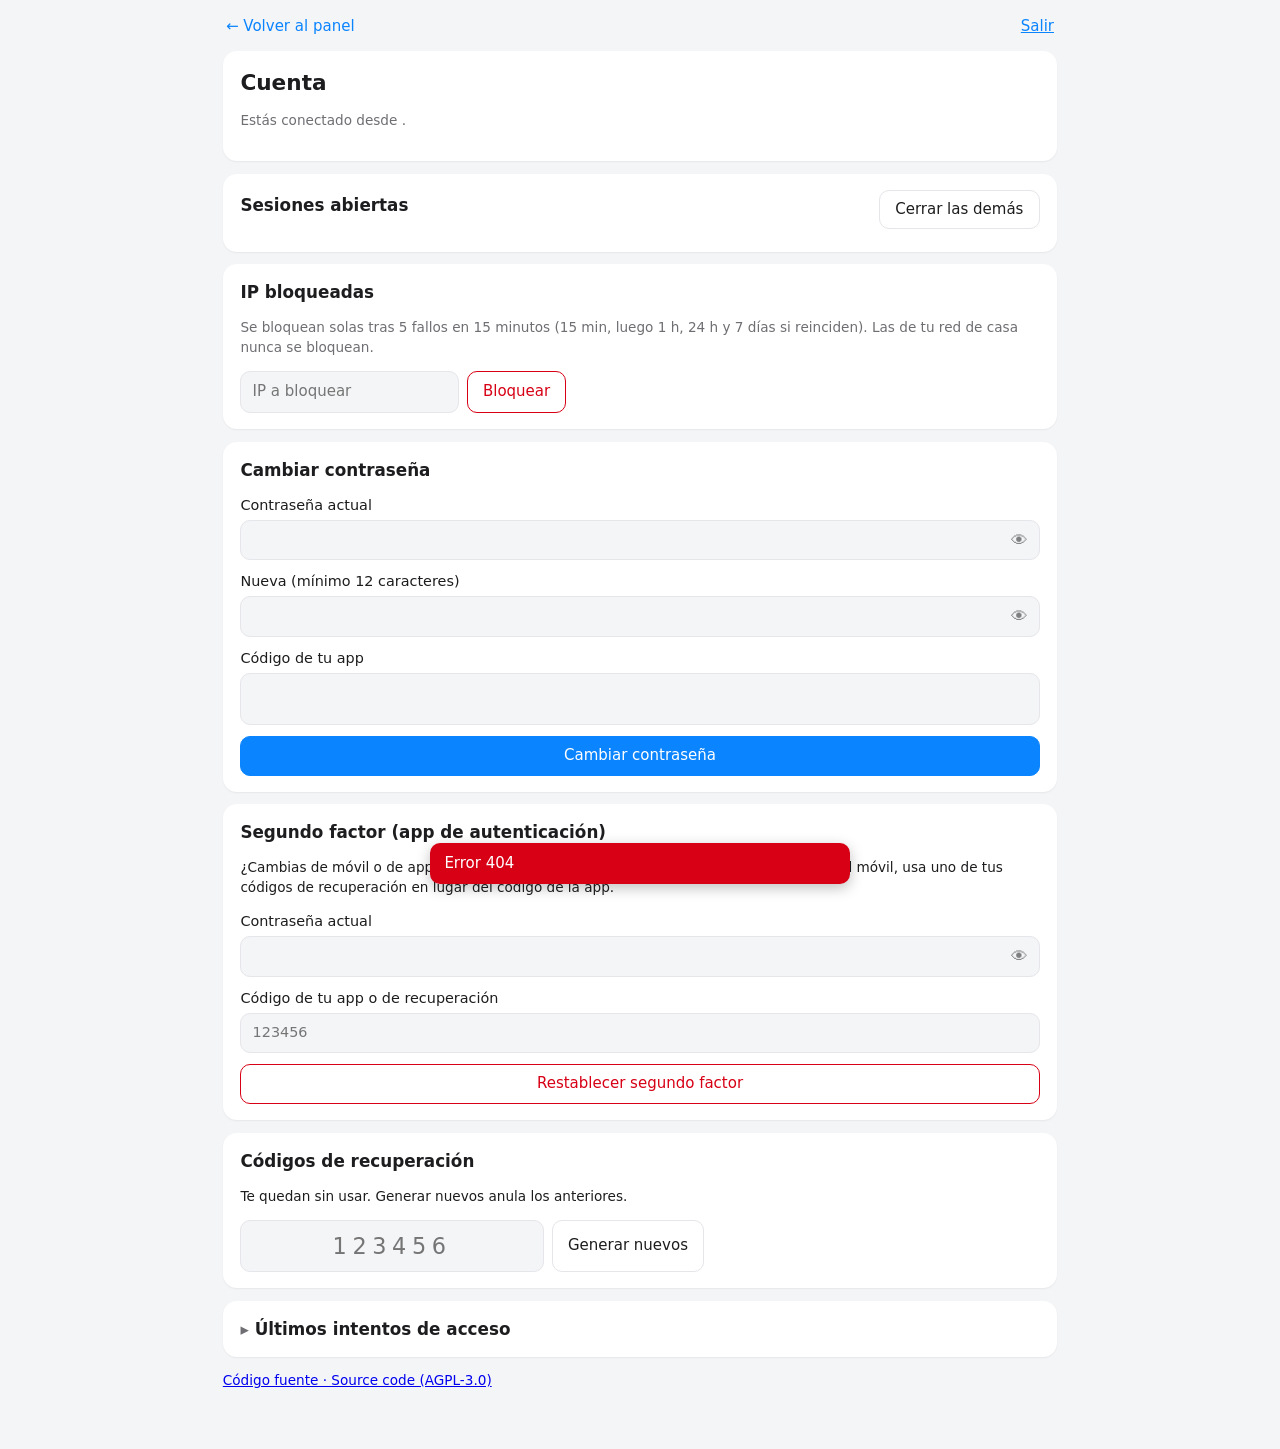
==== static/cuenta.html @ 14a43346 "Release 2026.11.07.01" ====
<!doctype html>
<html lang="es">
<head>
<meta charset="utf-8">
<meta name="viewport" content="width=device-width, initial-scale=1, viewport-fit=cover">
<meta name="color-scheme" content="light dark">
<meta name="robots" content="noindex, nofollow">
<title>Cuenta · iCloud sync</title>
<link rel="stylesheet" href="/static/app.css">
<link rel="icon" href="/static/icon.svg" type="image/svg+xml">
<link rel="icon" href="/static/icon-32.png" sizes="32x32" type="image/png">
<link rel="apple-touch-icon" href="/static/apple-touch-icon.png">
<link rel="manifest" href="/manifest.webmanifest">
<meta name="theme-color" content="#2d9cff">
<meta name="apple-mobile-web-app-capable" content="yes">
<meta name="mobile-web-app-capable" content="yes">
<meta name="apple-mobile-web-app-title" content="iCloud NAS">
<meta name="apple-mobile-web-app-status-bar-style" content="black-translucent">
</head>
<body>
<main>
  <nav class="topnav"><a href="/">← Volver al panel</a><button class="link" id="logout">Salir</button></nav>

  <section class="card">
    <h1 id="who">Cuenta</h1>
    <p class="muted small">Estás conectado desde <b id="your-ip"></b>.</p>
  </section>

  <section class="card">
    <div class="section-head"><h2>Sesiones abiertas</h2><button id="revoke-all">Cerrar las demás</button></div>
    <ul class="list" id="sessions"></ul>
  </section>

  <section class="card">
    <h2>IP bloqueadas</h2>
    <p class="muted small">Se bloquean solas tras 5 fallos en 15 minutos (15 min, luego 1 h, 24 h y 7 días si
      reinciden). Las de tu red de casa nunca se bloquean.</p>
    <ul class="list" id="bans"></ul>
    <form id="form-ban" class="inline">
      <input id="ban-ip" placeholder="IP a bloquear" aria-label="IP a bloquear">
      <button class="danger" type="submit">Bloquear</button>
    </form>
  </section>

  <section class="card">
    <h2>Cambiar contraseña</h2>
    <form id="form-password" class="vstack">
      <label>Contraseña actual<input id="pw-current" type="password" autocomplete="current-password" required></label>
      <label>Nueva (mínimo 12 caracteres)<input id="pw-new" type="password" autocomplete="new-password" minlength="12" required></label>
      <label>Código de tu app<input id="pw-code" class="code" inputmode="numeric" autocomplete="one-time-code" maxlength="6" required></label>
      <button class="primary" type="submit">Cambiar contraseña</button>
    </form>
  </section>

  <section class="card">
    <h2>Segundo factor (app de autenticación)</h2>
    <p class="small">¿Cambias de móvil o de app? Restablécelo aquí y escanea un QR nuevo. Si has perdido el
      móvil, usa uno de tus códigos de recuperación en lugar del código de la app.</p>
    <form id="form-reset-totp" class="vstack">
      <label>Contraseña actual<input id="rt-password" type="password" autocomplete="current-password" required></label>
      <label>Código de tu app o de recuperación<input id="rt-code" inputmode="text" autocomplete="one-time-code" maxlength="14" placeholder="123456" required></label>
      <button class="danger" type="submit">Restablecer segundo factor</button>
    </form>
  </section>

  <section class="card">
    <h2>Códigos de recuperación</h2>
    <p class="small">Te quedan <b id="rec-left"></b> sin usar. Generar nuevos anula los anteriores.</p>
    <form id="form-recovery" class="inline">
      <input id="rec-code" class="code" inputmode="numeric" autocomplete="one-time-code" maxlength="6" placeholder="123456" aria-label="Código de tu app" required>
      <button type="submit">Generar nuevos</button>
    </form>
    <pre class="codes hidden" id="rec-codes"></pre>
  </section>

  <details class="card">
    <summary><h2>Últimos intentos de acceso</h2></summary>
    <ul class="list small" id="attempts"></ul>
  </details>
  <p class="muted small source-link"><a href="https://github.com/frodcab/icloud-nas-mirror" target="_blank" rel="noopener">Código fuente · Source code (AGPL-3.0)</a></p>
</main>
<div id="toasts" aria-live="polite"></div>
<script src="/static/cuenta.js"></script>
</body>
</html>
---- static/app.css ----
:root {
  --bg: #f4f5f7; --card: #fff; --fg: #1d1d1f; --muted: #6e6e73; --line: #e5e5ea;
  --accent: #0a84ff; --ok: #1f9d55; --warn: #c27c00; --bad: #d70015; --idle: #8e8e93;
  --warn-bg: #fff7e6; --bad-bg: #ffeef0; --radius: 14px;
}
@media (prefers-color-scheme: dark) {
  :root {
    --bg: #000; --card: #1c1c1e; --fg: #f2f2f7; --muted: #98989d; --line: #2c2c2e;
    --accent: #0a84ff; --ok: #30d158; --warn: #ffb340; --bad: #ff453a; --idle: #636366;
    --warn-bg: #2b2210; --bad-bg: #2c1214;
  }
}
* { box-sizing: border-box; }
body {
  margin: 0; background: var(--bg); color: var(--fg);
  font: 15px/1.45 -apple-system, BlinkMacSystemFont, "Segoe UI", system-ui, sans-serif;
  padding: env(safe-area-inset-top) env(safe-area-inset-right) 2rem env(safe-area-inset-left);
}
main { max-width: 860px; margin: 0 auto; padding: .8rem; }
h1 { font-size: 1.35rem; margin: 0; }
h2 { font-size: 1.05rem; margin: 0 0 .5rem; }
.muted { color: var(--muted); }
.small { font-size: .85rem; }
.hidden { display: none !important; }

.card {
  background: var(--card); border-radius: var(--radius); padding: 1rem 1.1rem; margin: .8rem 0;
  box-shadow: 0 1px 2px rgba(0,0,0,.06);
}
.card.attention { border: 2px solid var(--warn); }
.card.danger-card { border-color: var(--bad); }
.pfolder { border-top: 1px solid var(--line); padding: .5rem 0; }
.pfolder:first-child { border-top: 0; }
.pfolder summary { list-style: none; cursor: pointer; display: flex; gap: .5rem; align-items: center; flex-wrap: wrap; }
.pfolder summary::-webkit-details-marker { display: none; }
.pfolder summary .name { flex: 1; min-width: 12rem; overflow-wrap: anywhere; }
.pfolder summary .name::before { content: "▸ "; color: var(--muted); }
.pfolder[open] summary .name::before { content: "▾ "; }
.pfolder .side { font-size: .8rem; color: var(--muted); }
.pfolder .btns { display: flex; gap: .3rem; }
.pfolder .btns button { font-size: .8rem; padding: .25rem .6rem; }
.pfolder ul { max-height: 260px; overflow-y: auto; margin-top: .3rem; }

button {
  font: inherit; border: 1px solid var(--line); background: var(--card); color: var(--fg);
  border-radius: 10px; padding: .5rem .95rem; cursor: pointer;
}
button:hover:not(:disabled) { border-color: var(--accent); }
button:disabled { opacity: .45; cursor: default; }
button.primary { background: var(--accent); border-color: var(--accent); color: #fff; }
button.danger { color: var(--bad); border-color: var(--bad); }
button.link { border: 0; padding: 0; background: none; color: var(--accent); text-decoration: underline; }

/* --- estado --- */
.status-row { display: flex; gap: .8rem; align-items: center; }
.dot { width: 18px; height: 18px; border-radius: 50%; background: var(--idle); flex: none; }
.dot.ok { background: var(--ok); }
.dot.warn { background: var(--warn); }
.dot.bad { background: var(--bad); }
.dot.run { background: var(--accent); animation: pulse 1.2s ease-in-out infinite; }
@keyframes pulse { 50% { opacity: .35; transform: scale(.8); } }
#status-sub { margin: .1rem 0 0; }
.status-detail { margin: .6rem 0 0; }
.status-detail:empty { display: none; }
.chips { display: flex; flex-wrap: wrap; gap: .4rem; margin-top: .6rem; }
.chips:empty { display: none; }
.chip { font-size: .8rem; padding: .15rem .55rem; border-radius: 99px; background: var(--bg); color: var(--muted); }
.chip.warn { background: var(--warn-bg); color: var(--warn); }
.chip.bad { background: var(--bad-bg); color: var(--bad); }
.actions { display: flex; flex-wrap: wrap; gap: .5rem; margin-top: .9rem; }

.eyebrow { margin: 0 0 .5rem; font-size: .8rem; color: var(--muted); overflow-wrap: anywhere; }

/* --- pestañas --- */
.tabs { position: sticky; top: 0; z-index: 4; display: flex; gap: .25rem; margin: .8rem 0 0; padding: .25rem;
  background: var(--card); border-radius: 12px; box-shadow: 0 1px 2px rgba(0,0,0,.06); }
.tabs button { flex: 1; border: 0; border-radius: 9px; padding: .55rem .4rem; background: none; color: var(--muted);
  position: relative; white-space: nowrap; }
.tabs button[aria-selected="true"] { background: var(--accent); color: #fff; }
.tabdot { position: absolute; top: .35rem; right: .45rem; width: 8px; height: 8px; border-radius: 50%; display: none; }
.tabdot.run, .tabdot.warn, .tabdot.bad { display: block; }
.tabdot.run { background: var(--accent); animation: pulse 1.2s ease-in-out infinite; }
.tabdot.warn { background: var(--warn); }
.tabdot.bad { background: var(--bad); }
.tabs button[aria-selected="true"] .tabdot.run { background: #fff; }
.rules { margin: .6rem 0 0; padding-left: 1.1rem; }
.rules li { margin: .35rem 0; }

/* --- 2FA --- */
.twofa-form { display: flex; gap: .5rem; margin: .6rem 0; }
.twofa-form input {
  font-size: 1.6rem; letter-spacing: .45rem; width: 11rem; text-align: center; padding: .4rem;
  border-radius: 10px; border: 1px solid var(--line); background: var(--bg); color: var(--fg);
}
.form-msg { margin: 0; min-height: 1.2em; }
.form-msg.ok { color: var(--ok); }
.form-msg.bad { color: var(--bad); }

/* --- progreso --- */
.progress-head { display: flex; justify-content: space-between; align-items: baseline; }
.steps { display: flex; gap: .3rem; list-style: none; padding: 0; margin: .3rem 0 .8rem; flex-wrap: wrap; }
.steps li {
  font-size: .8rem; padding: .2rem .6rem; border-radius: 99px; background: var(--bg); color: var(--muted);
}
.steps li.done { color: var(--ok); }
.steps li.done::before { content: "✓ "; }
.steps li.now { background: var(--accent); color: #fff; }
.progress-line { margin: 0 0 .6rem; overflow-wrap: anywhere; }
.bar { height: 12px; background: var(--bg); border-radius: 99px; overflow: hidden; }
.bar.thin { height: 6px; margin-top: .5rem; }
.bar > div { height: 100%; width: 0; background: var(--accent); border-radius: 99px; transition: width .6s; }
.bar.thin > div { background: var(--ok); }
.bar-legend { display: flex; justify-content: space-between; font-size: .85rem; color: var(--muted); margin-top: .25rem; }
.current { margin-top: .8rem; font-size: .9rem; overflow-wrap: anywhere; }
.current .bar { height: 4px; margin-top: .3rem; }
.counters { display: flex; flex-wrap: wrap; gap: .4rem .9rem; margin-top: .7rem; font-size: .9rem; }
.counters .bad { color: var(--bad); }

/* --- listas --- */
.section-head { display: flex; justify-content: space-between; align-items: center; flex-wrap: wrap; gap: .4rem; }
.filters { display: flex; gap: .25rem; flex-wrap: wrap; }
.filters button { font-size: .8rem; padding: .2rem .6rem; border-radius: 99px; }
.filters button.on { background: var(--fg); color: var(--card); border-color: var(--fg); }
.list { list-style: none; margin: .4rem 0 0; padding: 0; }
.list li { display: flex; gap: .6rem; padding: .5rem 0; border-top: 1px solid var(--line); align-items: flex-start; }
.list li:first-child { border-top: 0; }
.feed { max-height: 420px; overflow-y: auto; }
.feed .icon { width: 1.4rem; text-align: center; flex: none; }
.feed .what { flex: 1; min-width: 0; }
.feed .path { overflow-wrap: anywhere; }
.feed .dir { color: var(--muted); }
.feed .meta { font-size: .8rem; color: var(--muted); }
.feed li.err .path, .feed li.err .icon { color: var(--bad); }
.feed .errmsg { font-size: .8rem; color: var(--bad); overflow-wrap: anywhere; }
.empty { margin: .4rem 0 0; }
.runs li { flex-wrap: wrap; }
.runs .when { min-width: 12.5rem; }
.runs .summary { flex: 1; min-width: 12rem; }
.runs details { width: 100%; font-size: .8rem; color: var(--muted); }
.runs details li { border: 0; padding: .1rem 0; overflow-wrap: anywhere; }
.st { font-size: .75rem; padding: .1rem .5rem; border-radius: 99px; background: var(--bg); white-space: nowrap; }
.st.ok { color: var(--ok); } .st.warn { color: var(--warn); } .st.bad { color: var(--bad); }
.badge { background: var(--warn); color: #fff; border-radius: 99px; padding: 0 .5rem; font-size: .8rem; }
#conflicts li { flex-direction: column; gap: .2rem; }
#conflicts .row { display: flex; justify-content: space-between; gap: .5rem; align-items: center; width: 100%; }

/* --- tu iCloud --- */
h3 { font-size: .95rem; margin: 1.1rem 0 .3rem; }
.small-btn { font-size: .8rem; padding: .2rem .6rem; border-radius: 99px; }
.storage-head { margin: .2rem 0 .5rem; }
.stack { display: flex; height: 16px; border-radius: 99px; overflow: hidden; background: var(--bg); }
.stack > span { height: 100%; min-width: 2px; }
.stack.full { outline: 2px solid var(--bad); }
.legend { display: flex; flex-wrap: wrap; gap: .3rem 1rem; list-style: none; padding: 0; margin: .5rem 0 0; font-size: .85rem; }
.legend i { display: inline-block; width: .7rem; height: .7rem; border-radius: 3px; margin-right: .35rem; vertical-align: -1px; }
.devices li { align-items: center; }
.devices .icon { font-size: 1.4rem; width: 2rem; text-align: center; flex: none; }
.devices .what { flex: 1; min-width: 0; }
.devices .meta { font-size: .8rem; color: var(--muted); }
.devices .online { color: var(--ok); }
.devices .low { color: var(--bad); }

details.card summary { cursor: pointer; display: flex; justify-content: space-between; align-items: center; list-style: none; }
details.card summary::-webkit-details-marker { display: none; }
details.card summary h2 { margin: 0; }
details.card summary h2::before { content: "▸ "; color: var(--muted); }
details.card[open] summary h2::before { content: "▾ "; }
pre {
  background: var(--bg); padding: .6rem; border-radius: 10px; max-height: 420px; overflow: auto;
  font-size: .75rem; white-space: pre-wrap; overflow-wrap: anywhere; margin: .6rem 0 0;
}
.config { display: grid; grid-template-columns: max-content 1fr; gap: .3rem 1rem; margin: .6rem 0; }
.config dt { color: var(--muted); }
.config dd { margin: 0; overflow-wrap: anywhere; }
footer { text-align: center; margin-top: 1rem; }

.banner { position: sticky; top: 0; z-index: 5; background: var(--bad); color: #fff; text-align: center; padding: .4rem; }
#toasts { position: fixed; bottom: 1rem; left: 50%; transform: translateX(-50%); display: flex; flex-direction: column; gap: .4rem; z-index: 10; width: min(92vw, 420px); }
.toast { background: var(--fg); color: var(--card); padding: .6rem .9rem; border-radius: 10px; box-shadow: 0 4px 14px rgba(0,0,0,.25); animation: fadein .2s; }
.toast.bad { background: var(--bad); color: #fff; }
@keyframes fadein { from { opacity: 0; transform: translateY(6px); } }

@media (max-width: 520px) {
  main { padding: .5rem; }
  .card { padding: .9rem; }
  .actions button { flex: 1; }
  .runs .when { min-width: 0; width: 100%; }
}

/* --- login y cuenta --- */
main.narrow { max-width: 440px; padding-top: 8vh; }
form.vstack { display: flex; flex-direction: column; gap: .7rem; margin-top: .8rem; }
form.vstack label { display: flex; flex-direction: column; gap: .25rem; font-size: .9rem; }
form.vstack label.check { flex-direction: row; align-items: center; gap: .5rem; }
form.inline { display: flex; gap: .5rem; margin-top: .6rem; flex-wrap: wrap; }
input:not([type=checkbox]) {
  font: inherit; padding: .55rem .7rem; border-radius: 10px; border: 1px solid var(--line);
  background: var(--bg); color: var(--fg); min-width: 0;
}
input.code { font-size: 1.4rem; letter-spacing: .35rem; text-align: center; }
.pw-wrap { position: relative; display: flex; }
.pw-wrap input { flex: 1; padding-right: 2.8rem; }
.pw-toggle { position: absolute; right: .25rem; top: 50%; transform: translateY(-50%); border: 0; background: none;
  padding: .3rem .5rem; font-size: 1.05rem; opacity: .55; line-height: 1; }
.pw-toggle.on { opacity: 1; }
.qr { display: flex; justify-content: center; margin: .6rem 0; }
.qr svg { width: min(260px, 78vw); height: auto; background: #fff; border-radius: 10px; shape-rendering: crispEdges; }
a.btnlike { display: inline-block; margin: .3rem 0; padding: .45rem .9rem; border-radius: 10px;
  background: var(--accent); color: #fff; text-decoration: none; }
pre.codes { font-size: 1rem; line-height: 1.7; text-align: center; }
.topnav { display: flex; justify-content: space-between; align-items: center; padding: .2rem .2rem 0; }
.topnav a { color: var(--accent); text-decoration: none; }
.list .ok { color: var(--ok); } .list .bad { color: var(--bad); }
code { overflow-wrap: anywhere; }
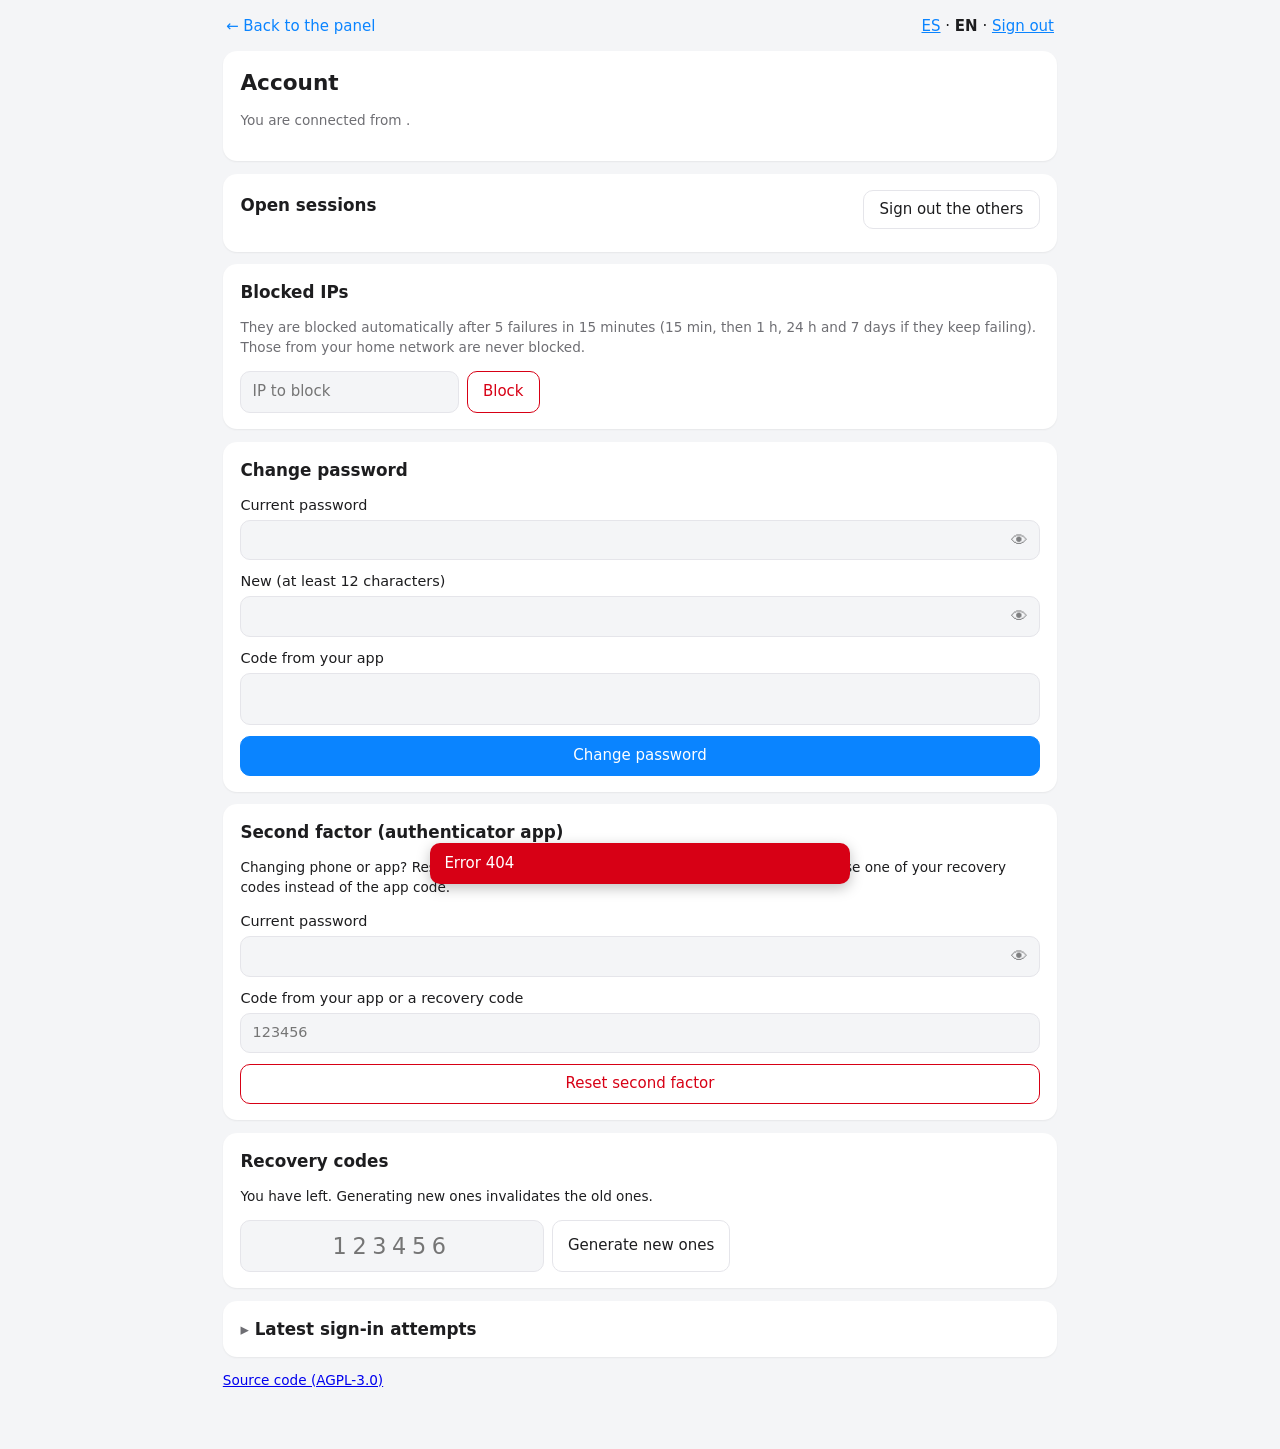
==== commit 5b89e5ff: "Update to 2026.11.09.01" ====
--- a/static/cuenta.html
+++ b/static/cuenta.html
@@ -16,10 +16,12 @@
 <meta name="mobile-web-app-capable" content="yes">
 <meta name="apple-mobile-web-app-title" content="iCloud NAS">
 <meta name="apple-mobile-web-app-status-bar-style" content="black-translucent">
+<script src="/static/i18n-core.js"></script>
+<script src="/static/i18n.js"></script>
 </head>
 <body>
 <main>
-  <nav class="topnav"><a href="/">← Volver al panel</a><button class="link" id="logout">Salir</button></nav>
+  <nav class="topnav"><a href="/">← Volver al panel</a><span><span id="lang-switch"></span> · <button class="link" id="logout">Salir</button></span></nav>
 
   <section class="card">
     <h1 id="who">Cuenta</h1>
@@ -77,7 +79,7 @@
     <summary><h2>Últimos intentos de acceso</h2></summary>
     <ul class="list small" id="attempts"></ul>
   </details>
-  <p class="muted small source-link"><a href="https://github.com/frodcab/icloud-nas-mirror" target="_blank" rel="noopener">Código fuente · Source code (AGPL-3.0)</a></p>
+  <p class="muted small source-link"><a href="https://github.com/frodcab/icloud-nas-mirror" target="_blank" rel="noopener">Código fuente (AGPL-3.0)</a></p>
 </main>
 <div id="toasts" aria-live="polite"></div>
 <script src="/static/cuenta.js"></script>
--- a/static/app.css
+++ b/static/app.css
@@ -212,3 +212,8 @@
 .topnav a { color: var(--accent); text-decoration: none; }
 .list .ok { color: var(--ok); } .list .bad { color: var(--bad); }
 code { overflow-wrap: anywhere; }
+
+/* Selector de idioma (i18n.js) */
+.langbar { text-align: right; margin: 0 0 .4rem; }
+#lang-switch b { color: var(--text, inherit); }
+#lang-switch button.link { padding: 0; }
